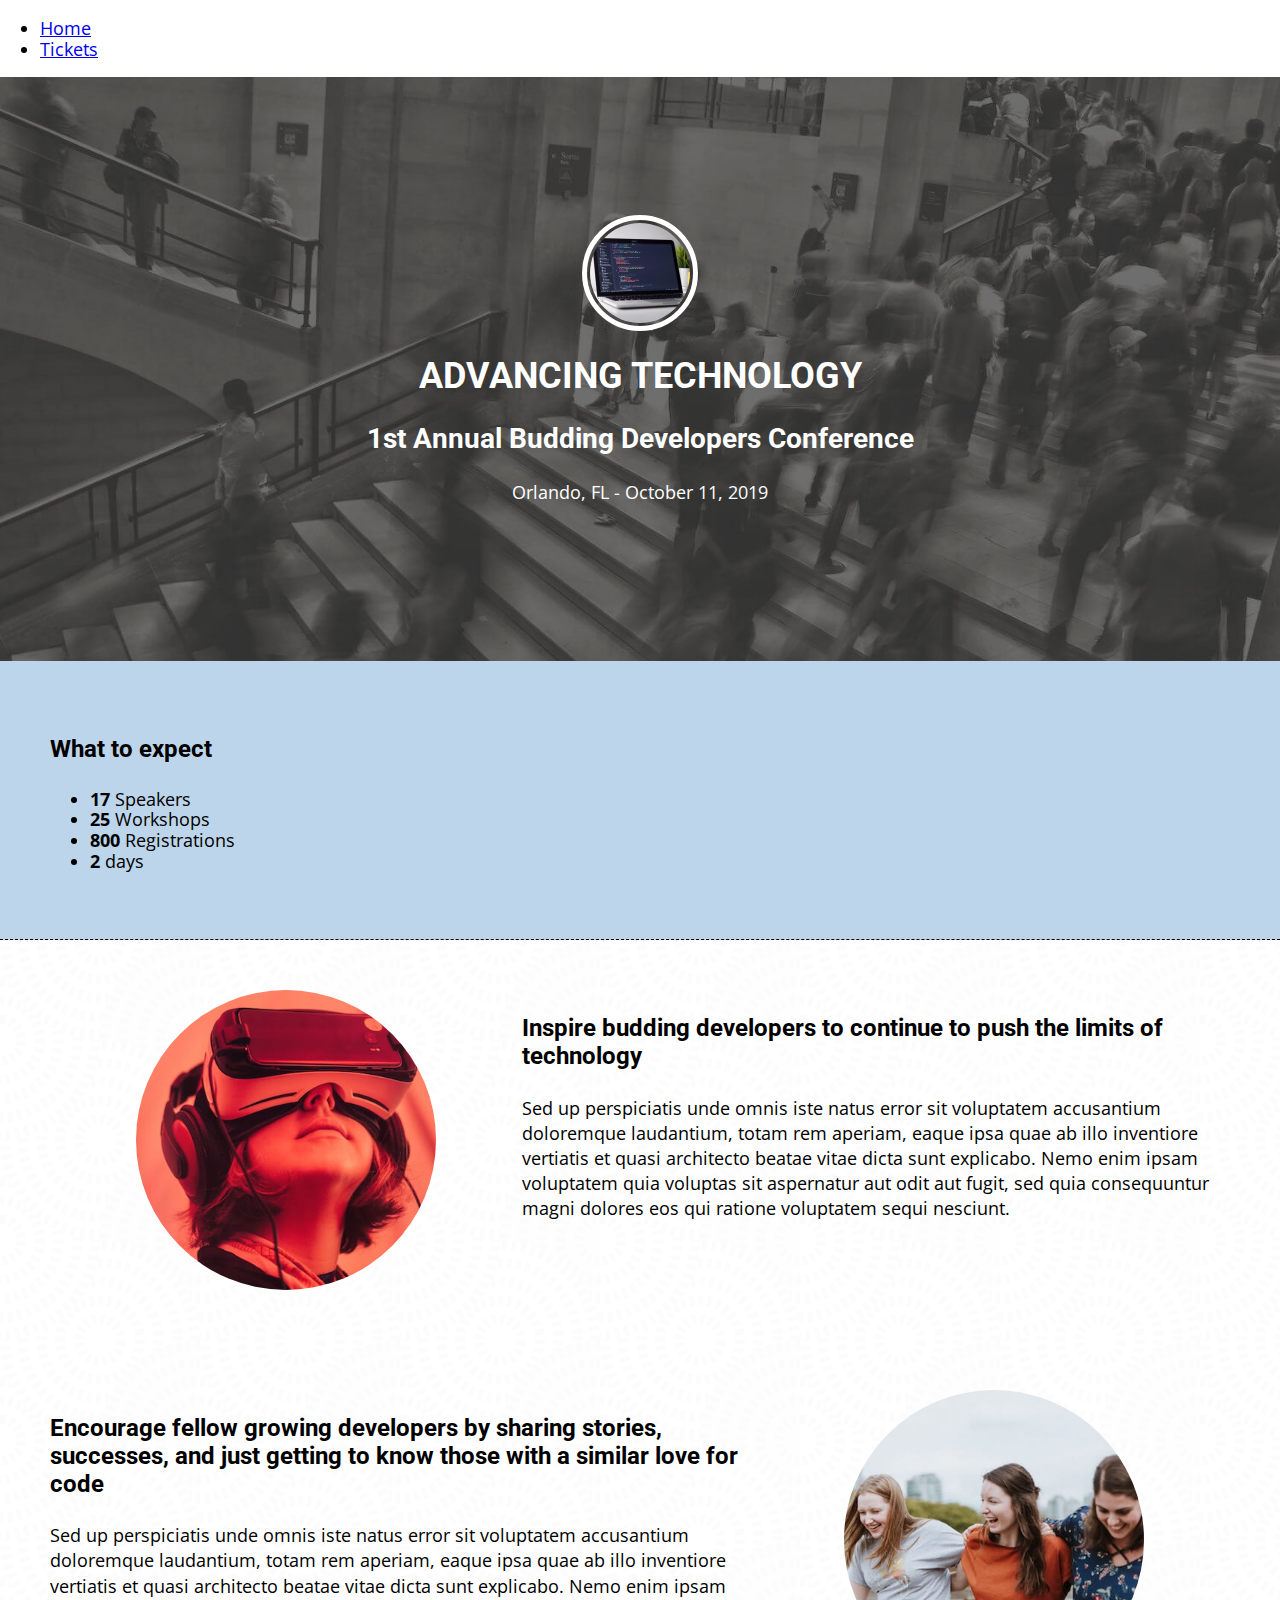
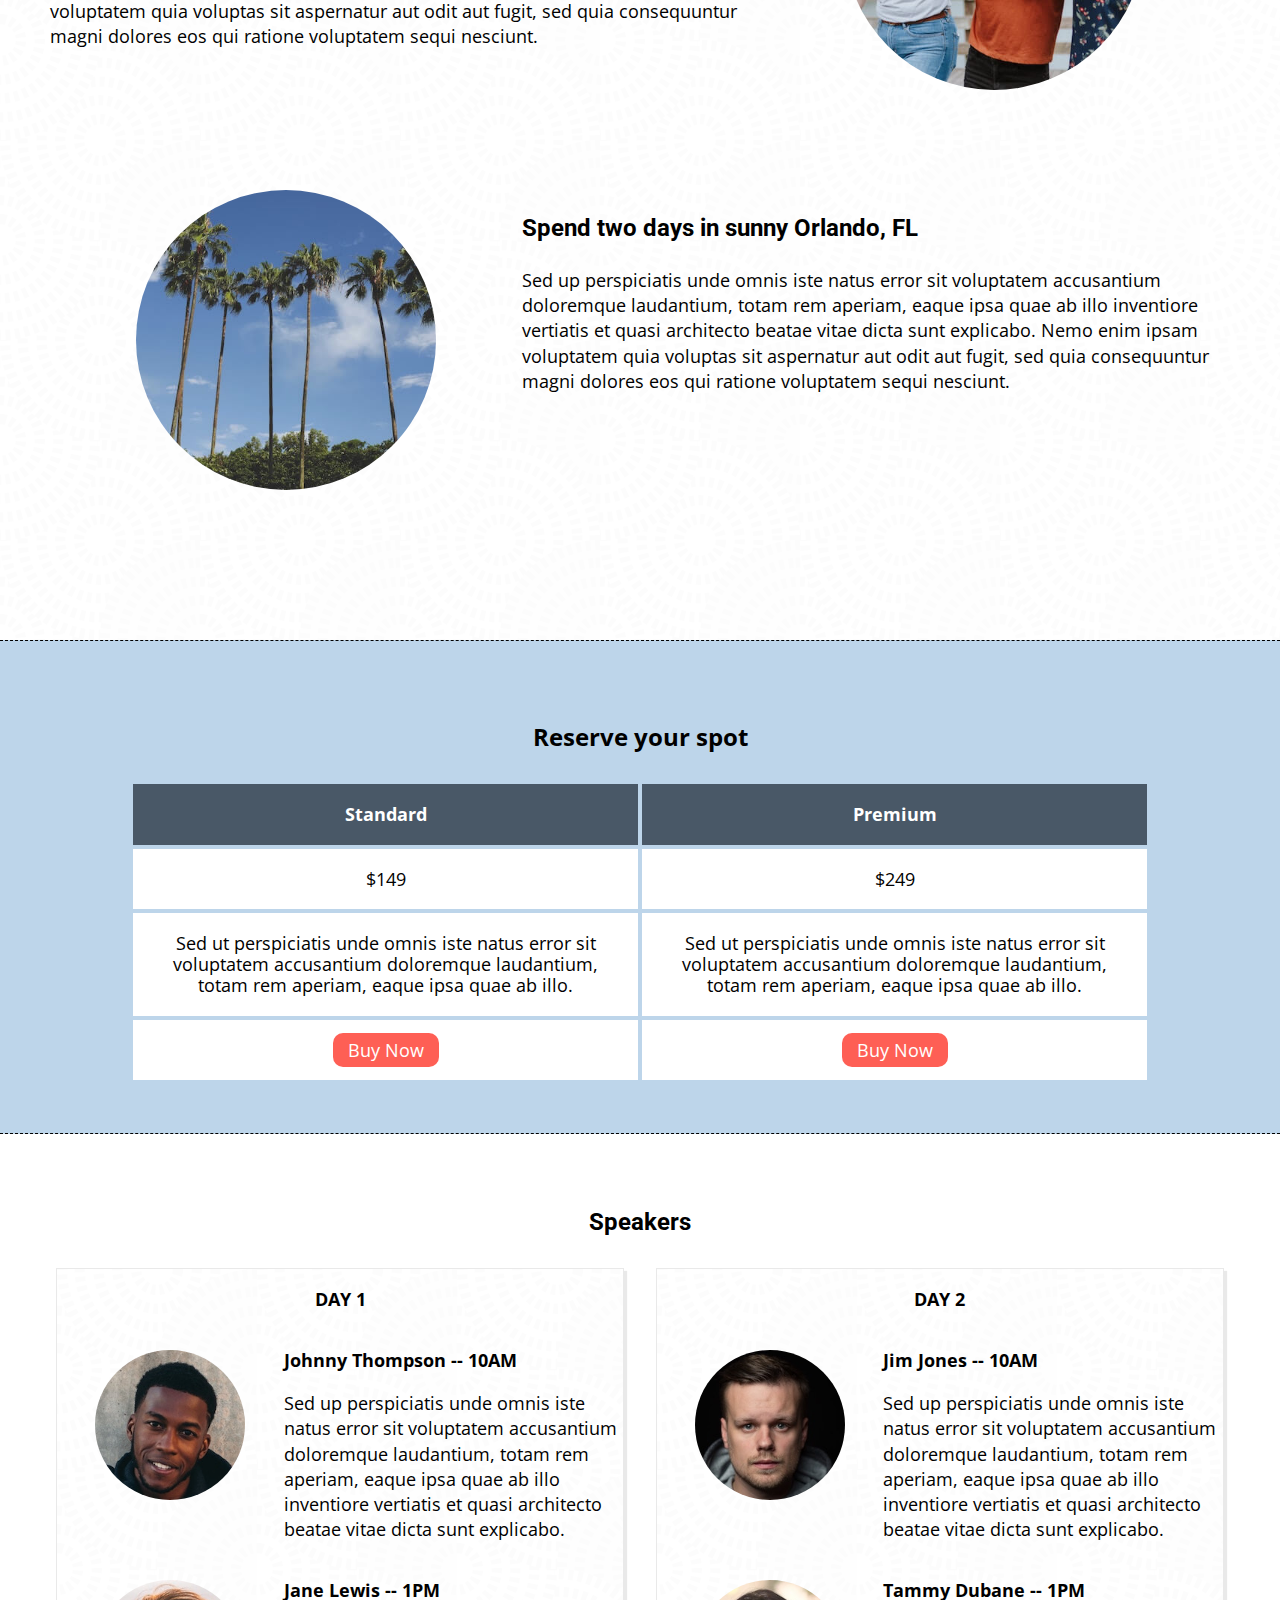
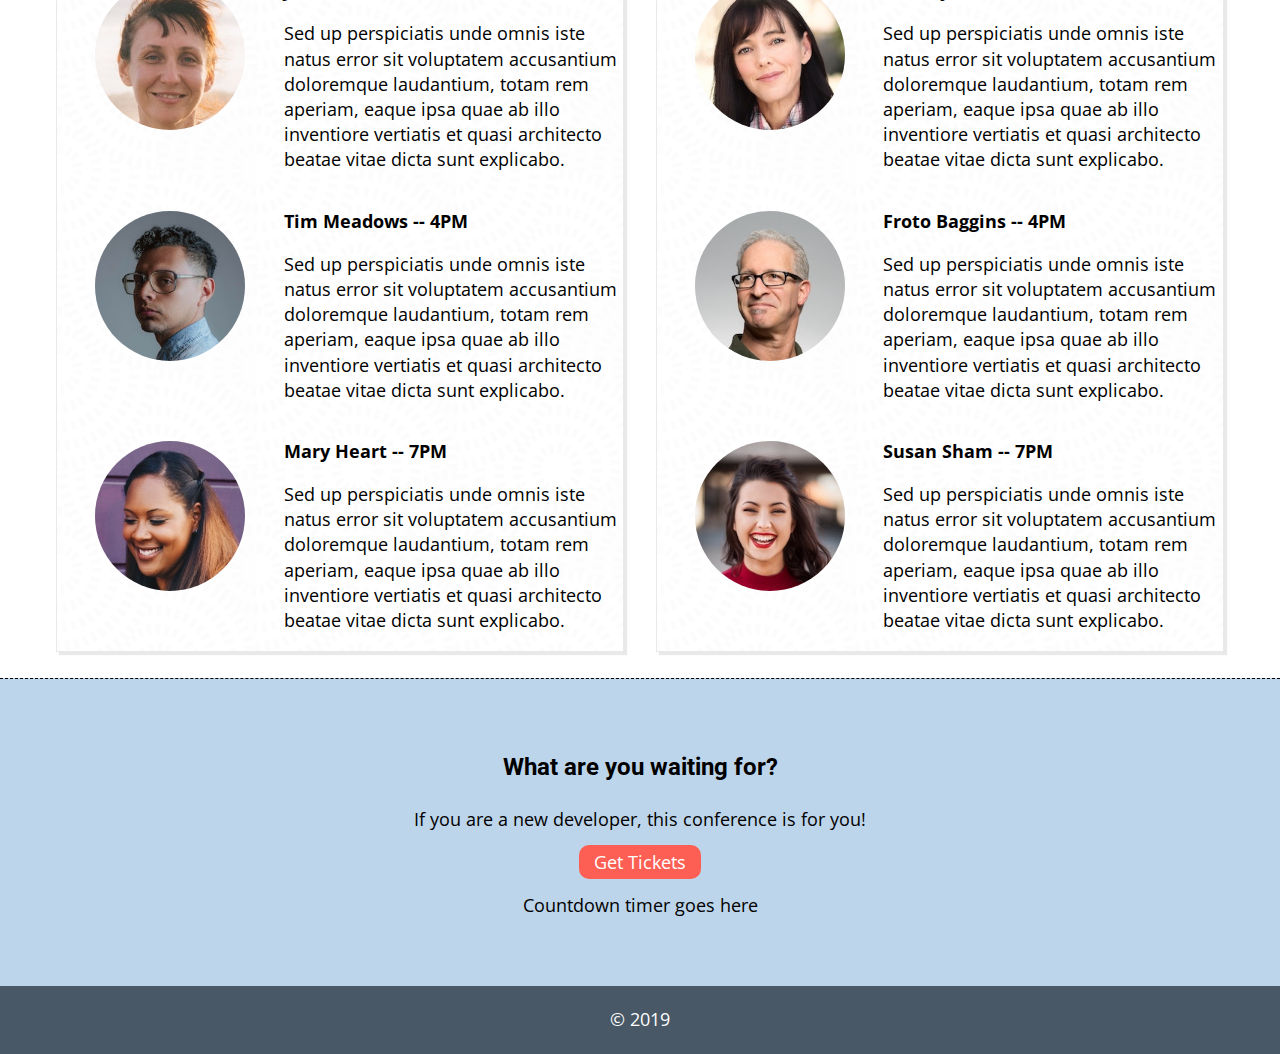
==== index.html @ 28ba3e19 "Initial commit" ====
<!DOCTYPE html>
<html>
    <head>
        <meta charset="UTF-8">
        <meta name="viewport" content="width=device-width, initial-scale=1.0">
        <link href="css/normalize.css" rel="stylesheet">
        <link rel="preconnect" href="https://fonts.googleapis.com">
        <link rel="preconnect" href="https://fonts.gstatic.com" crossorigin>
        <link href="https://fonts.googleapis.com/css2?family=Open+Sans:wght@400;700&family=Roboto:wght@700&display=swap" rel="stylesheet">
        <title>Advancing Technology Conference</title>
        <link rel="stylesheet" href="css/style.css">
    </head>
    <body>
        <nav>
            <div class="wrap">
                <ul>
                    <li><a href="index.html">Home</a></li>
                    <li><a href="tickets.html">Tickets</a></li>
                </ul>
            </div>
        </nav>
        <header style="background: url('images/conference-hero.jpg'); background-size: cover; background-position: center;">
            <div class="wrap">
                <img src="images/hero-symbol.jpg" alt="Computer with code">
                <h1>ADVANCING TECHNOLOGY</h1>
                <h3>1st Annual Budding Developers Conference</h3>
                <p>Orlando, FL - October 11, 2019</p>
            </div>
        </header>
        <section class="light-blue" style="border-bottom: 1px dashed black;">
            <div class="wrap">
                <h4>What to expect</h4>
                    <ul>
                        <li><strong>17 </strong>Speakers</li>
                        <li><strong>25 </strong>Workshops</li>
                        <li><strong>800 </strong>Registrations</li>
                        <li><strong>2 </strong>days</li>
                    </ul>
            </div>
        </section>
        <section id="three-points" style="background: url('images/swirl.png')">
            <div class="wrap">
                <div class="three-points-section">
                    <div class="three-points-section-image">
                        <img src="images/technology-advancement.jpg" alt="Person wearing VR">
                    </div>
                    <div class="three-points-section-text">
                        <h4>Inspire budding developers to continue to push the limits of technology</h4>
                        <p>Sed up perspiciatis unde omnis iste natus error sit voluptatem accusantium 
                            doloremque laudantium, totam rem aperiam, eaque ipsa quae ab illo inventiore 
                            vertiatis et quasi architecto beatae vitae dicta sunt explicabo. Nemo enim ipsam 
                            voluptatem quia voluptas sit aspernatur aut odit aut fugit, sed quia consequuntur 
                            magni dolores eos qui ratione voluptatem sequi nesciunt.</p>
                    </div>
                </div>

                <div class="three-points-section">
                    <div class="three-points-section-text">
                        <h4>Encourage fellow growing developers by sharing stories, successes, and just 
                            getting to know those with a similar love for code</h4>
                        <p>Sed up perspiciatis unde omnis iste natus error sit voluptatem accusantium 
                            doloremque laudantium, totam rem aperiam, eaque ipsa quae ab illo inventiore 
                            vertiatis et quasi architecto beatae vitae dicta sunt explicabo. Nemo enim ipsam 
                            voluptatem quia voluptas sit aspernatur aut odit aut fugit, sed quia consequuntur 
                            magni dolores eos qui ratione voluptatem sequi nesciunt.</p>
                    </div>
                    <div class="three-points-section-image">
                        <img src="images/encouragement.jpg" alt="Three girls smiling">
                    </div>
                </div>

                <div class="three-points-section">
                    <div class="three-points-section-image">
                        <img src="images/orlando.jpg" alt="Orlando palms">
                    </div>
                    <div class="three-points-section-text">
                        <h4>Spend two days in sunny Orlando, FL</h4>
                        <p>Sed up perspiciatis unde omnis iste natus error sit voluptatem accusantium 
                        doloremque laudantium, totam rem aperiam, eaque ipsa quae ab illo inventiore 
                        vertiatis et quasi architecto beatae vitae dicta sunt explicabo. Nemo enim ipsam 
                        voluptatem quia voluptas sit aspernatur aut odit aut fugit, sed quia consequuntur 
                        magni dolores eos qui ratione voluptatem sequi nesciunt.</p>
                    </div>
                </div>
            </div>
        </section>
        <section class="light-blue" style="border-top: 1px dashed black; border-bottom: 1px dashed black;">
            <div class="wrap">
                <table>
                    <tr>
                        <th colspan="2" class="table-title">Reserve your spot</th>
                    </tr>
                    <tr>
                        <th>Standard</th>
                        <th>Premium</th>
                    </tr>
                    <tr>
                        <td>$149</td>
                        <td>$249</td>
                    </tr>
                    <tr>
                        <td>Sed ut perspiciatis unde omnis iste natus error sit voluptatem accusantium 
                            doloremque laudantium, totam rem aperiam, eaque ipsa quae ab illo.</td>
                        <td>Sed ut perspiciatis unde omnis iste natus error sit voluptatem accusantium 
                            doloremque laudantium, totam rem aperiam, eaque ipsa quae ab illo.</td>
                    </tr>
                    <tr>
                        <td><a class="button" href="tickets.html">Buy Now</a></td>
                        <td><a class="button" href="tickets.html">Buy Now</a></td>
                    </tr>
                </table>
            </div>
        </section>
        <section id="schedule">
            <div class="wrap">
                <h4 style="text-align: center">Speakers</h4>
                    <div class="schedule-col1">
                        <div class="schedule-col-day">
                            <p><strong>DAY 1</strong></p>
                        </div>
                        <div class="schedule-section">
                            <div class="schedule-section-image">
                                <img src="images/dude-1.jpg" alt="Photo of Johnny Thompson">
                            </div>
                            <div class="schedule-section-text">
                                <p><strong>Johnny Thompson -- 10AM</strong></p>
                                <p>Sed up perspiciatis unde omnis iste natus error sit voluptatem accusantium 
                                    doloremque laudantium, totam rem aperiam, eaque ipsa quae ab illo inventiore 
                                    vertiatis et quasi architecto beatae vitae dicta sunt explicabo.</p>
                            </div>
                        </div>
                        <div class="schedule-section">
                            <div class="schedule-section-image">
                                <img src="images/lady-1.jpg" alt="Photo of Jane Lewis">
                            </div>
                            <div class="schedule-section-text">
                                <p><strong>Jane Lewis -- 1PM</strong></p>
                                <p>Sed up perspiciatis unde omnis iste natus error sit voluptatem accusantium 
                                    doloremque laudantium, totam rem aperiam, eaque ipsa quae ab illo inventiore 
                                    vertiatis et quasi architecto beatae vitae dicta sunt explicabo.</p>
                            </div>
                        </div>
                        <div class="schedule-section">
                            <div class="schedule-section-image">
                                <img src="images/dude-2.jpg" alt="Photo of Tim Medows">
                            </div>
                            <div class="schedule-section-text">
                                <p><strong>Tim Meadows -- 4PM</strong></p>
                                <p>Sed up perspiciatis unde omnis iste natus error sit voluptatem accusantium 
                                    doloremque laudantium, totam rem aperiam, eaque ipsa quae ab illo inventiore 
                                    vertiatis et quasi architecto beatae vitae dicta sunt explicabo.</p>
                            </div>
                        </div>
                        <div class="schedule-section">
                            <div class="schedule-section-image">
                                <img src="images/lady-2.jpg" alt="Photo of Mary Heart">
                            </div>
                            <div class="schedule-section-text">
                                <p><strong>Mary Heart -- 7PM</strong></p>
                                <p>Sed up perspiciatis unde omnis iste natus error sit voluptatem accusantium 
                                    doloremque laudantium, totam rem aperiam, eaque ipsa quae ab illo inventiore 
                                    vertiatis et quasi architecto beatae vitae dicta sunt explicabo.</p>
                            </div>
                        </div>
                    </div>
                    <div class="schedule-col2">
                        <div class="schedule-col-day">
                            <p><strong>DAY 2</strong></p>
                        </div>
                        <div class="schedule-section">
                            <div class="schedule-section-image">
                                <img src="images/dude-3.jpg" alt="Photo of Jim Jones">
                            </div>
                            <div class="schedule-section-text">
                                <p><strong>Jim Jones -- 10AM</strong></p>
                                <p>Sed up perspiciatis unde omnis iste natus error sit voluptatem accusantium 
                                    doloremque laudantium, totam rem aperiam, eaque ipsa quae ab illo inventiore 
                                    vertiatis et quasi architecto beatae vitae dicta sunt explicabo.</p>
                            </div>
                        </div>
                        <div class="schedule-section">
                            <div class="schedule-section-image">
                                <img src="images/lady-3.jpg" alt="Photo of Tammy Dubane">
                            </div>
                            <div class="schedule-section-text">
                                <p><strong>Tammy Dubane -- 1PM</strong></p>
                                <p>Sed up perspiciatis unde omnis iste natus error sit voluptatem accusantium 
                                    doloremque laudantium, totam rem aperiam, eaque ipsa quae ab illo inventiore 
                                    vertiatis et quasi architecto beatae vitae dicta sunt explicabo.</p>
                            </div>
                        </div>
                        <div class="schedule-section">
                            <div class="schedule-section-image">
                                <img src="images/dude-4.jpg" alt="Photo of Froto Baggins">
                            </div>
                            <div class="schedule-section-text">
                                <p><strong>Froto Baggins -- 4PM</strong></p>
                                <p>Sed up perspiciatis unde omnis iste natus error sit voluptatem accusantium 
                                    doloremque laudantium, totam rem aperiam, eaque ipsa quae ab illo inventiore 
                                    vertiatis et quasi architecto beatae vitae dicta sunt explicabo.</p>
                            </div>
                        </div>
                        <div class="schedule-section">
                            <div class="schedule-section-image">
                                <img src="images/lady-4.jpg" alt="Photo of Susan Sham">
                            </div>
                            <div class="schedule-section-text">
                                <p><strong>Susan Sham -- 7PM</strong></p>
                                <p>Sed up perspiciatis unde omnis iste natus error sit voluptatem accusantium 
                                    doloremque laudantium, totam rem aperiam, eaque ipsa quae ab illo inventiore 
                                    vertiatis et quasi architecto beatae vitae dicta sunt explicabo.</p>
                            </div>
                        </div>
                    </div>
            </div>
        </section>
        <section class="light-blue" style="border-top: 1px dashed black;">
            <div class="wrap" id="get-tickets">
                <h4>What are you waiting for?</h4>
                <p>If you are a new developer, this conference is for you!</p>
                <p><a class="button" href="tickets.html">Get Tickets</a></p>
                <p>Countdown timer goes here</p>
            </div>
        </section>
        <footer>
            <div class="wrap">
                <p>&copy; 2019</p>
            </div>
        </footer>
    </body>
</html>
---- css/style.css ----
/* BASE STYLES */
h1, h2, h3, h4, h5, h6 {
    font-family: 'Roboto', sans-serif;
    margin: 25px 0;
}

h1 {
    font-size: 36px;
}

h2 {
    font-size: 32px;
}

h3 {
    font-size: 28px;
}

h4 {
    font-size: 24px;
}

h5 {
    font-size: 20px;
}

body {
    font-family: 'Open Sans', sans-serif;
    font-size: 18px;
    margin: 0 auto;
}

/* DEFAULTS */
nav div.wrap {
    padding: 0;
    margin: 0;
}

img {
    display: block;
    max-width: 100%;
}

section {
    overflow: auto;
}

.wrap {
    max-width: 1280px;
    margin: 0 auto;
    padding: 50px;
}

p {
    line-height: 1.4;
}

/******HOMEPAGE******/

/*header*/
header {
    text-align: center;
    color: #ffffff;
    padding: 88px 0;
}

header img {
    margin: 0 auto;
    width: 100px;
    border: 5px solid white;
    padding: 3px;
    border-radius: 100%;
}

/* Small blue sections */
.light-blue {
    background-color: #bdd5ea;
}

/* Three-points */
.three-points-section {
    min-height: 400px;
}

.three-points-section img {
    width: 300px;
    margin: 0 auto;
    border-radius: 100%;
}

.three-points-section img:hover {
    border: 3px solid black;
}

.three-points-section-image {
    width: 40%;
    float: left;
}

.three-points-section-text {
    width: 60%;
    float: left;
    margin-top: 0;
}

/* Table */

table {
    padding: 0 80px;
}

.table-title {
    padding: 30px;
    font-size: 24px;
}

th:not(.table-title), td {
    border: 1px solid #bdd5ea;
    text-align: center;
    padding: 20px;
}

th:not(.table-title) {
    color: white;
    background-color: #495867;
}

td {
    background-color: white;
}

.button {
    background-color: #fe5f55;
    color: white;
    padding: 5px 15px;
    border-radius: 10px;
    text-decoration: none;
}

/* Schedule */
#schedule {
    padding-bottom: 20px;
}

.schedule-col1 {
    background: url('/images/swirl.png');
    display: inline-block;
    width: 48%;
    float: left;
    border: 1px solid #e9e9e9;
    margin: 6px;
    box-shadow: 3px 3px 1px #e9e9e9;
}

.schedule-col2 {
    background: url('/images/swirl.png');
    display: inline-block;
    width: 48%;
    float: right;
    border: 1px solid #e9e9e9;
    margin: 6px;
    box-shadow: 3px 3px 1px #e9e9e9;
}

.schedule-section img {
    width: 150px;
    margin: 0 auto;
    border-radius: 100px;
}

.schedule-col-day {
    text-align: center;
}

.schedule-section {
    min-height: 200px;
}

.schedule-section-image {
    width: 40%;
    float: left;
    padding-top: 20px;
}

.schedule-section-text {
    width: 60%;
    float: left;
}

/* Get Tickets Section */
#get-tickets {
    text-align: center;
}

/* Footer */

footer {
    text-align: center;
    background-color: #495867;
    color: white;
}

footer div.wrap{
    padding: 3px 0;
}

/******TICKETS******/
#tickets {
    text-align: center;
    margin: 0 auto;
    padding: 0;
}

.input-name label {
    display: none;
}

.input-email label {
    display: none;
}

input {
    padding: 10px;
    margin-bottom: 10px;
}

select {
    padding: 10px 30px;
    margin-bottom: 10px;
}

input[type="submit"] {
    background-color: #fe5f55;
    border: 1px solid #e9e9e9;
    color: white;
    border-radius: 5px;
    padding: 10px 20px;
}

.form {
    background: url('/images/swirl.png');
    border: 1px solid #e9e9e9;
    box-shadow: 3px 3px 1px #e9e9e9;
    margin: 0 400px;
}
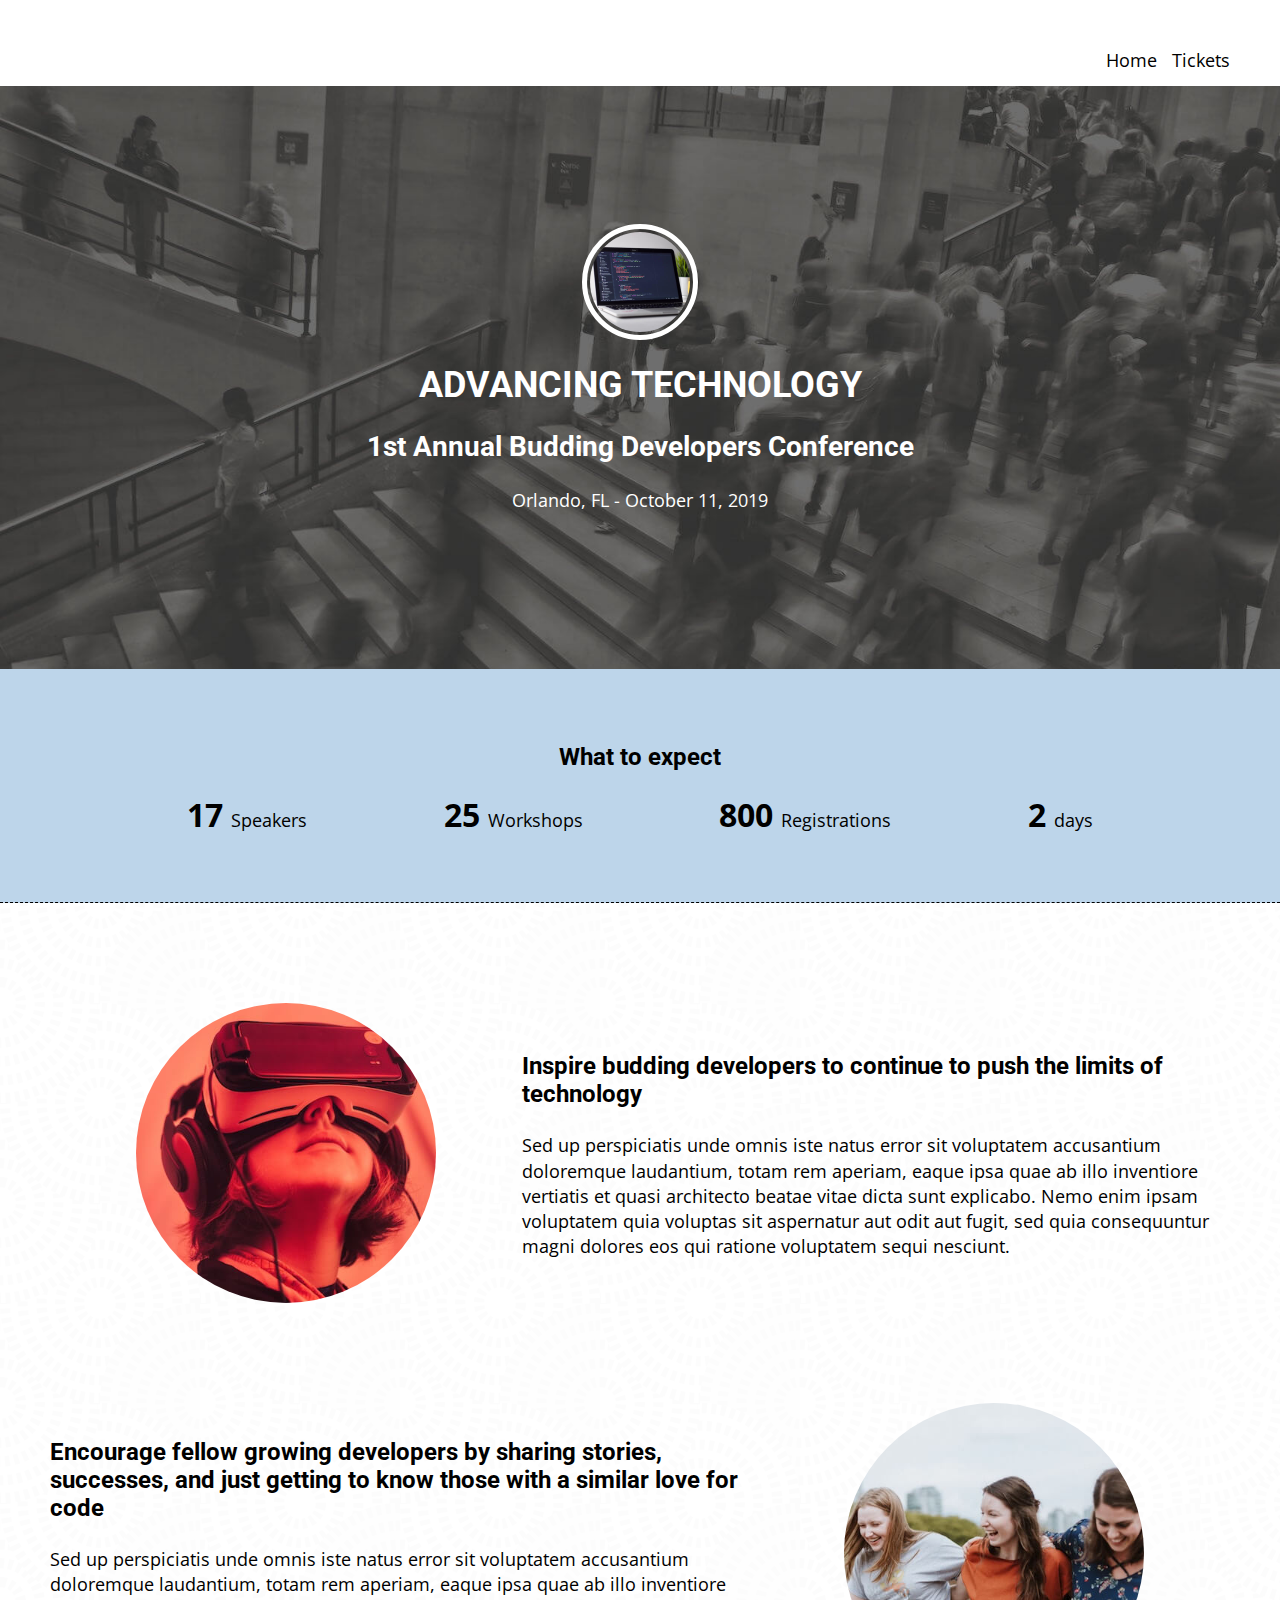
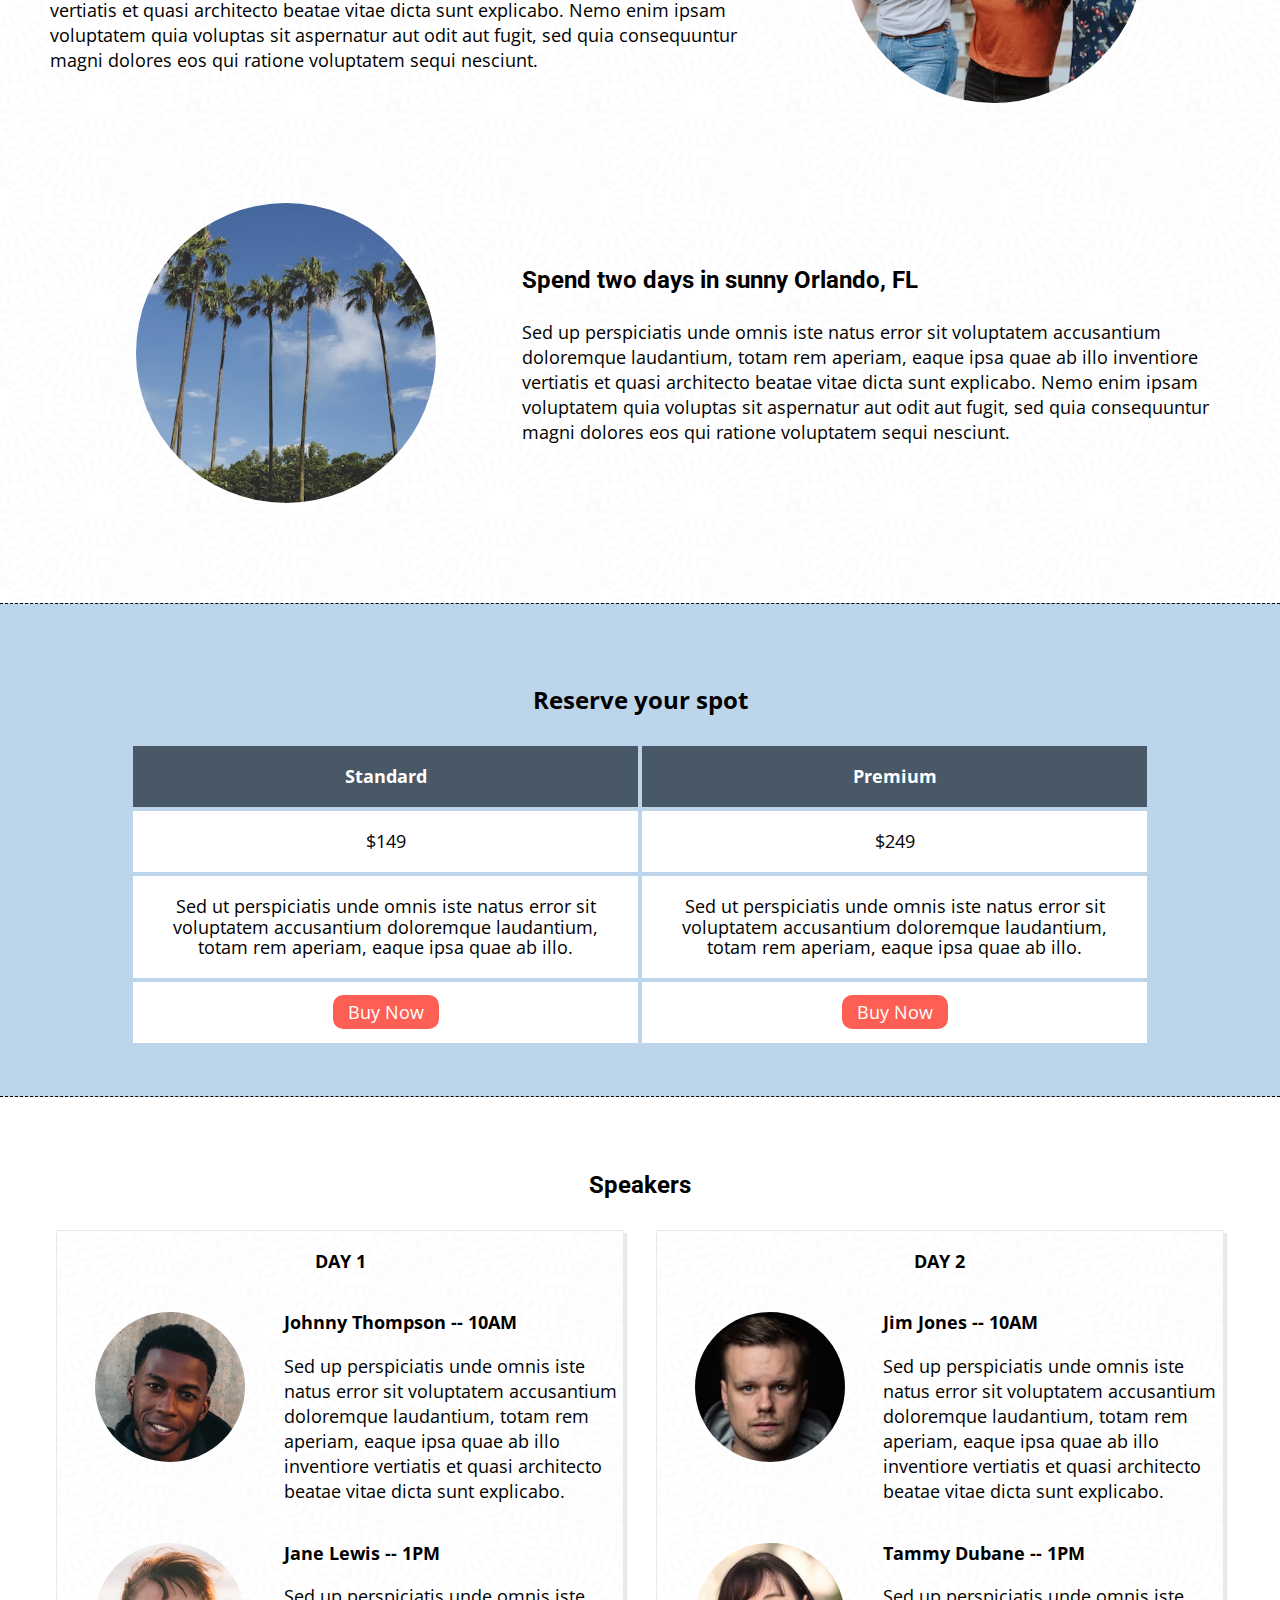
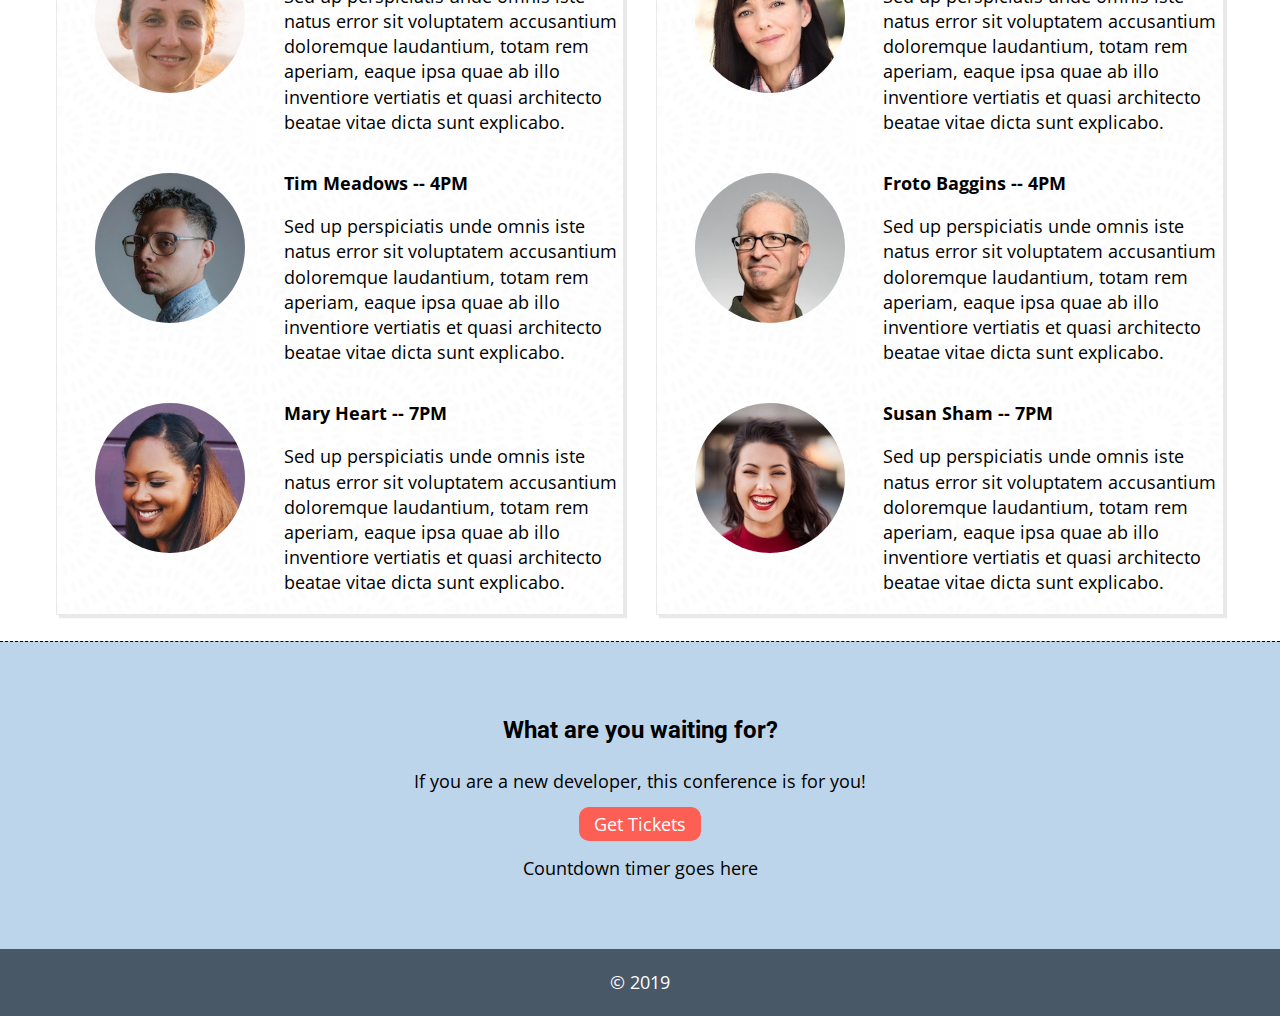
==== commit 055db77d: "Second commit: Flexbox and RWD" ====
--- a/index.html
+++ b/index.html
@@ -13,10 +13,8 @@
     <body>
         <nav>
             <div class="wrap">
-                <ul>
-                    <li><a href="index.html">Home</a></li>
-                    <li><a href="tickets.html">Tickets</a></li>
-                </ul>
+                    <a href="index.html">Home</a>
+                    <a href="tickets.html">Tickets</a>
             </div>
         </nav>
         <header style="background: url('images/conference-hero.jpg'); background-size: cover; background-position: center;">
@@ -29,12 +27,12 @@
         </header>
         <section class="light-blue" style="border-bottom: 1px dashed black;">
             <div class="wrap">
-                <h4>What to expect</h4>
-                    <ul>
-                        <li><strong>17 </strong>Speakers</li>
-                        <li><strong>25 </strong>Workshops</li>
-                        <li><strong>800 </strong>Registrations</li>
-                        <li><strong>2 </strong>days</li>
+                <h4 style="text-align: center;">What to expect</h4>
+                    <ul class="expectations" style="list-style-type: none;">
+                        <li><strong style="font-size: 32px;">17 </strong>Speakers</li>
+                        <li><strong style="font-size: 32px;">25 </strong>Workshops</li>
+                        <li><strong style="font-size: 32px;">800 </strong>Registrations</li>
+                        <li><strong style="font-size: 32px;">2 </strong>days</li>
                     </ul>
             </div>
         </section>
--- a/css/style.css
+++ b/css/style.css
@@ -31,11 +31,6 @@
 }
 
 /* DEFAULTS */
-nav div.wrap {
-    padding: 0;
-    margin: 0;
-}
-
 img {
     display: block;
     max-width: 100%;
@@ -56,6 +51,19 @@
 }
 
 /******HOMEPAGE******/
+
+/* Nav */
+nav div.wrap {
+    display: flex;
+    justify-content: end;
+    padding-bottom: 15px;
+}
+
+nav div.wrap a {
+    padding-left: 15px;
+    text-decoration: none;
+    color: black;
+}
 
 /*header*/
 header {
@@ -77,9 +85,22 @@
     background-color: #bdd5ea;
 }
 
+/* Expectations */
+ul {
+    padding-inline-start: 0;
+}
+
+.expectations {
+    display: flex;
+    justify-content: space-evenly;
+}
+
 /* Three-points */
 .three-points-section {
+    display: flex;
     min-height: 400px;
+    align-items: center;
+    justify-content: space-evenly;
 }
 
 .three-points-section img {
@@ -106,7 +127,7 @@
 /* Table */
 
 table {
-    padding: 0 80px;
+    padding: 0 80px 0 80px;
 }
 
 .table-title {
@@ -241,5 +262,133 @@
     background: url('/images/swirl.png');
     border: 1px solid #e9e9e9;
     box-shadow: 3px 3px 1px #e9e9e9;
-    margin: 0 400px;
+    margin: 0 300px;
+}
+
+/******* Media Queries ******/
+
+@media only screen and (max-width: 1022px) {
+    .schedule-section-image {
+        display: none;
+    }
+    .schedule-section-text {
+        margin: 0 auto;
+        float: none;
+    }
+    .form {
+        margin: 0 200px;
+    }
+}
+
+@media only screen and (max-width: 768px) {
+    body {
+        font-size: 17px;
+    } 
+
+    h1 {
+        font-size: 32px;
+    }
+
+    h2 {
+        font-size: 30px;
+    }
+
+    h3 {
+        font-size: 26px;
+    }
+
+    h4 {
+        font-size: 22px;
+    }
+
+    /*Header*/
+    .wrap {
+        padding: 15px;
+    }
+
+    nav div.wrap {
+        padding-top: 50px;
+    }
+
+    /* Three-points */
+    .three-points-section {
+        min-height: 400px;
+    }
+
+    .three-points-section img {
+        width: 300px;
+        margin: 0 auto;
+        border-radius: 100%;
+    }
+
+    .three-points-section img:hover {
+        border: 3px solid black;
+    }
+
+    .three-points-section-image {
+        width: 40%;
+        float: left;
+    }
+
+    .three-points-section-text {
+        width: 60%;
+        float: left;
+        margin-top: 0;
+    }
+    .three-points-section-image {
+        flex-basis: 300px;
+    }
+    table {
+        padding: 0 50px 50px 50px;
+    }
+    .schedule-col1, .schedule-col2 {
+        display: block;
+        width: 97%;
+    }
+    .form {
+        margin: 0 auto;
+    }
+}
+
+@media only screen and (max-width: 479px) {
+    .wrap {
+        padding: 0;
+    }
+
+    nav div.wrap {
+        padding-top: 40px;
+        padding-right: 20px;
+    }
+
+    body {
+        font-size: 16px;
+    } 
+
+    h1 {
+        font-size: 28px;
+    }
+
+    h2 {
+        font-size: 24px;
+    }
+
+    h3 {
+        font-size: 22px;
+    }
+
+    h4 {
+        font-size: 20px;
+    }
+
+    .expectations {
+        flex-direction: column;
+        align-items: center;
+    }
+
+    .three-points-section-image {
+        display: none;
+    }
+    table {
+        padding: 0 25px 25px 25px;
+    }
 }